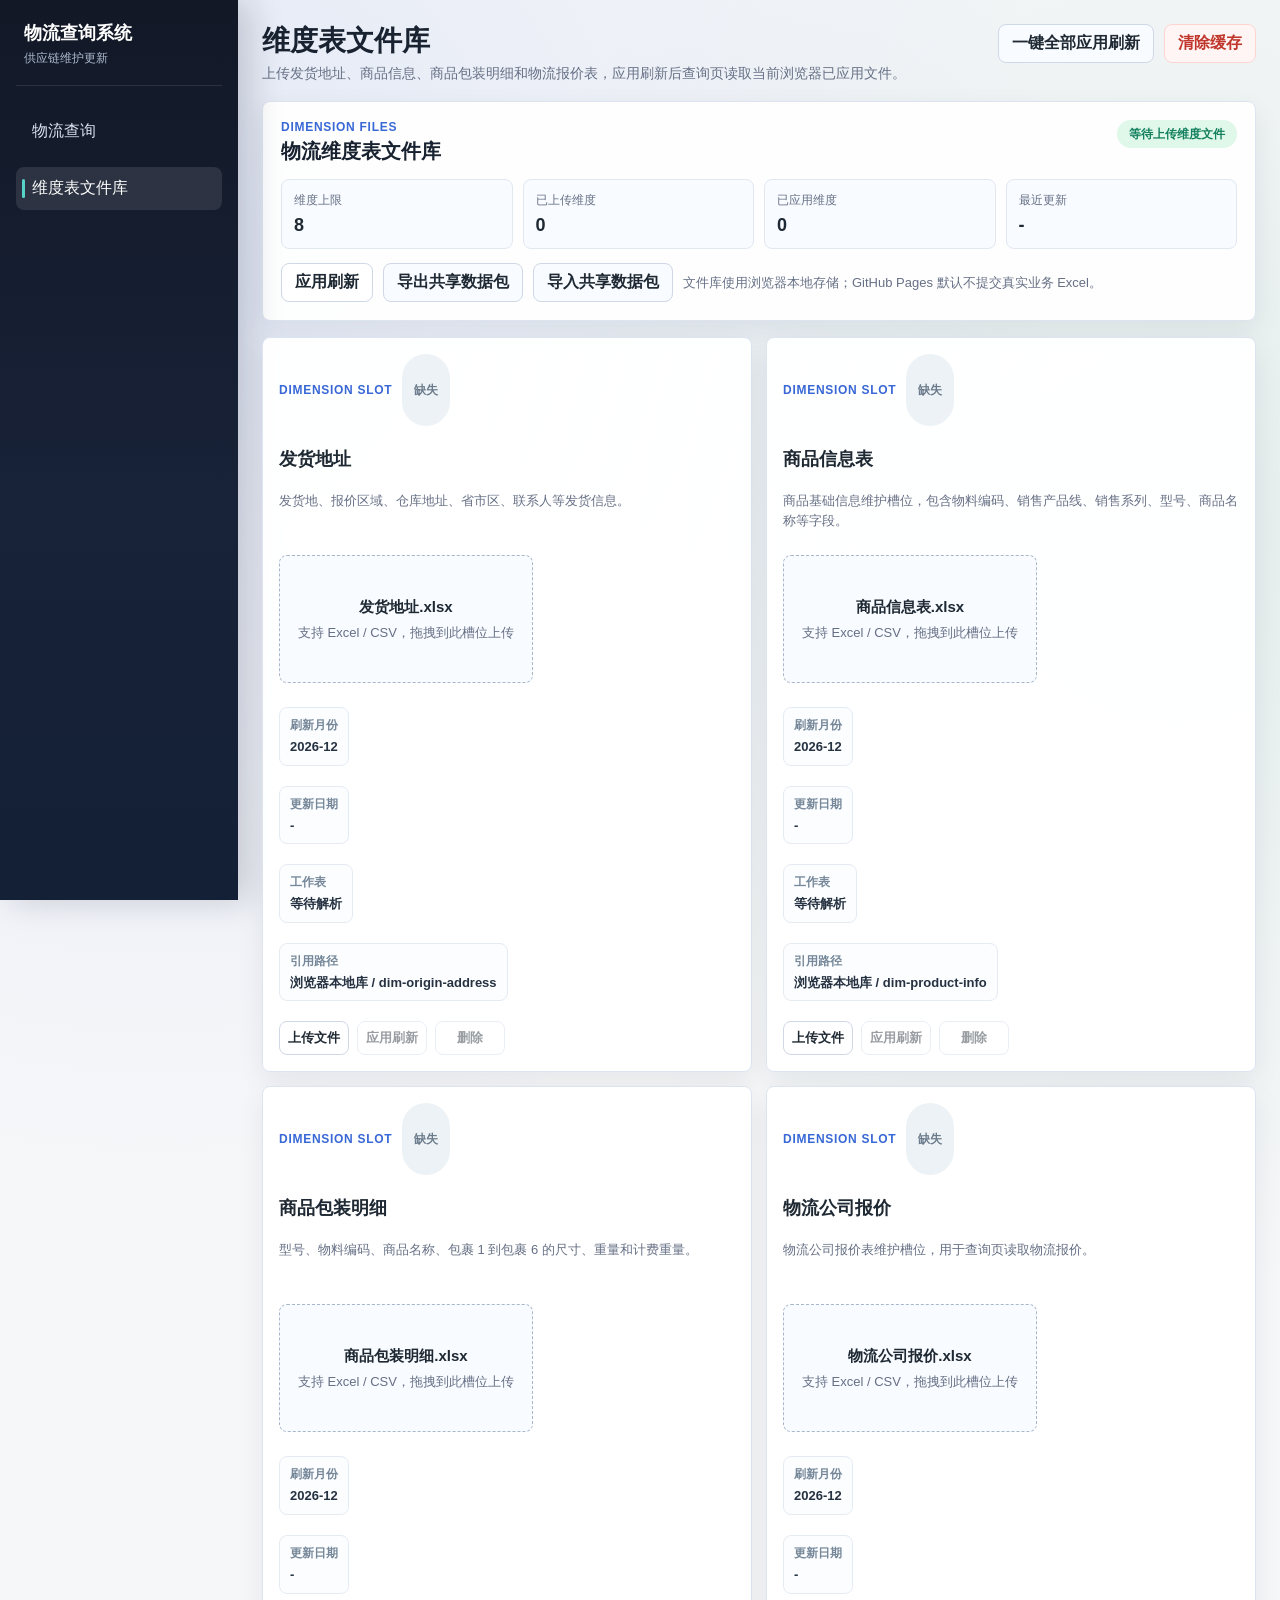
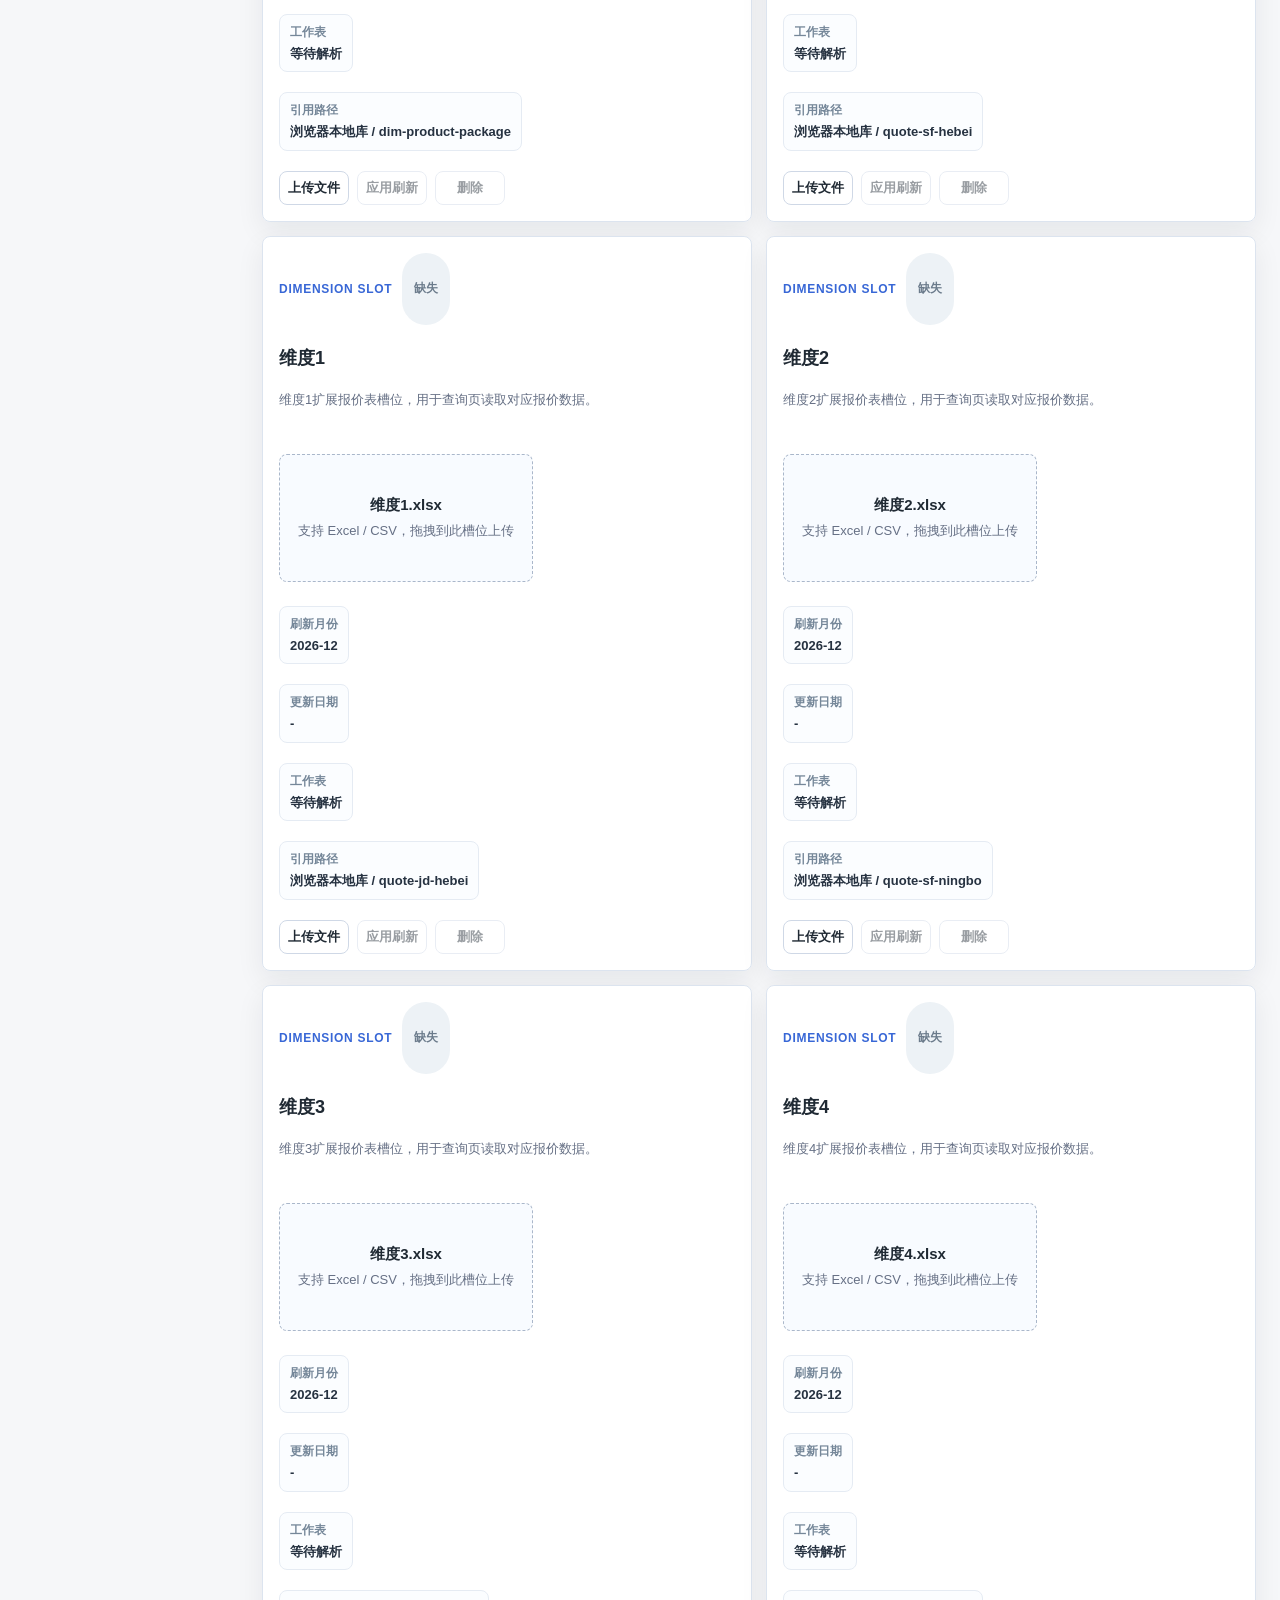
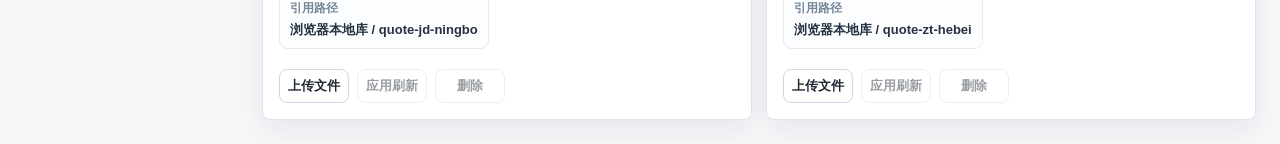
==== dimension-library.html @ 59b1fc1e "Add elevator option to logistics query" ====
<!doctype html>
<html lang="zh-CN">
<head>
  <meta charset="utf-8">
  <meta name="viewport" content="width=device-width, initial-scale=1">
  <title>维度表文件库 - 物流查询系统</title>
  <link rel="stylesheet" href="styles.css?v=20260659">
</head>
<body class="file-library-page" data-library-type="dimension">
  <div class="app-shell">
    <aside class="sidebar">
      <div class="brand">
        <strong>物流查询系统</strong>
        <span>供应链维护更新</span>
      </div>
      <nav class="nav">
        <a href="index.html?v=20260643">物流查询</a>
        <a class="active" href="dimension-library.html?v=20260644">维度表文件库</a>
      </nav>
    </aside>

    <main class="content">
      <header class="topbar">
        <div>
          <h1>维度表文件库</h1>
          <p>上传发货地址、商品信息、商品包装明细和物流报价表，应用刷新后查询页读取当前浏览器已应用文件。</p>
        </div>
        <div class="topbar-actions">
          <button id="applyAllBtn" class="secondary" type="button">一键全部应用刷新</button>
          <button id="clearCacheBtn" class="danger" type="button">清除缓存</button>
        </div>
      </header>

      <section class="library-summary">
        <div class="summary-head">
          <div>
            <span id="libraryEyebrow" class="summary-eyebrow">DIMENSION FILES</span>
            <h2 id="libraryTitle">物流维度表文件库</h2>
          </div>
          <span id="savedBadge" class="saved-badge">维度文件已保存</span>
        </div>
        <div class="summary-metrics">
          <div>
            <span>维度上限</span>
            <strong id="slotLimit">0</strong>
          </div>
          <div>
            <span>已上传维度</span>
            <strong id="uploadedCount">0</strong>
          </div>
          <div>
            <span>已应用维度</span>
            <strong id="appliedCount">0</strong>
          </div>
          <div>
            <span>最近更新</span>
            <strong id="latestUpdate">-</strong>
          </div>
        </div>
        <div class="toolbar">
          <button id="refreshBtn" type="button">应用刷新</button>
          <button id="downloadSharedBtn" class="secondary" type="button">导出共享数据包</button>
          <button id="importSharedBtn" class="secondary" type="button">导入共享数据包</button>
          <input id="importSharedInput" class="hidden-file-input" type="file" accept=".json">
          <span class="muted" id="sharedStatus">正在同步共享文件库...</span>
        </div>
      </section>

      <section id="libraryGrid" class="library-grid"></section>
    </main>
  </div>

  <script src="vendor/xlsx.full.min.js?v=20260641"></script>
  <script src="shared-library.js?v=20260623"></script>
  <script src="dimension-library.js?v=20260644"></script>
</body>
</html>
---- styles.css ----
:root {
  --bg: #f6f7f9;
  --panel: #ffffff;
  --text: #1f2933;
  --muted: #667085;
  --line: #d8dee8;
  --primary: #2563eb;
  --primary-dark: #1d4ed8;
  --success: #14805e;
  --warning: #b45309;
  --danger: #b42318;
}

* {
  box-sizing: border-box;
}

body {
  margin: 0;
  background: var(--bg);
  color: var(--text);
  font-family: "Microsoft YaHei", "PingFang SC", Arial, sans-serif;
  letter-spacing: 0;
}

button,
input,
select {
  font: inherit;
}

.app-shell {
  display: grid;
  grid-template-columns: 232px minmax(0, 1fr);
  min-height: 100vh;
}

.sidebar {
  background: #101828;
  color: #fff;
  padding: 20px 16px;
}

.brand {
  display: flex;
  align-items: center;
  gap: 12px;
  margin-bottom: 28px;
}

.brand-mark {
  display: grid;
  place-items: center;
  width: 36px;
  height: 36px;
  border-radius: 8px;
  background: #2563eb;
  font-weight: 700;
}

.brand strong,
.brand small {
  display: block;
}

.brand small {
  margin-top: 2px;
  color: #b6c2d4;
  font-size: 12px;
}

.nav {
  display: grid;
  gap: 8px;
}

.nav a {
  color: #d9e2f2;
  text-decoration: none;
  padding: 10px 12px;
  border-radius: 8px;
}

.nav a:hover,
.nav a.active {
  background: #1d2939;
  color: #fff;
}

.main {
  padding: 24px;
  min-width: 0;
}

.page-header {
  display: flex;
  align-items: flex-start;
  justify-content: space-between;
  gap: 16px;
  margin-bottom: 18px;
}

.page-header h1 {
  margin: 0;
  font-size: 26px;
  line-height: 1.25;
}

.page-header p,
.panel-header p {
  margin: 6px 0 0;
  color: var(--muted);
}

.library-progress {
  display: grid;
  gap: 7px;
  max-width: 680px;
  margin-top: 10px;
  color: var(--muted);
  font-size: 13px;
}

.library-progress-head {
  display: flex;
  align-items: center;
  justify-content: space-between;
  gap: 12px;
}

.library-progress-head span {
  color: #475467;
  font-weight: 800;
}

.library-progress-head strong {
  color: var(--muted);
  font-weight: 600;
  text-align: right;
}

.library-progress-track {
  height: 7px;
  overflow: hidden;
  border-radius: 999px;
  background: #e5ebf3;
}

.library-progress-bar {
  height: 100%;
  border-radius: inherit;
  background: var(--primary);
  transition: width .2s ease, background .2s ease;
}

.library-progress[data-status="done"] .library-progress-bar {
  background: #14805e;
}

.library-progress[data-status="warning"] .library-progress-bar {
  background: #c77700;
}

.library-progress[data-status="error"] .library-progress-bar {
  background: #c0362c;
}

.header-actions {
  display: flex;
  gap: 10px;
  flex-wrap: wrap;
  justify-content: flex-end;
}

.button {
  display: inline-flex;
  align-items: center;
  justify-content: center;
  min-height: 36px;
  padding: 8px 14px;
  border: 1px solid var(--line);
  border-radius: 8px;
  background: #fff;
  color: var(--text);
  text-decoration: none;
  cursor: pointer;
  white-space: nowrap;
}

.button:hover {
  border-color: #9aa8bd;
}

.button.primary {
  border-color: var(--primary);
  background: var(--primary);
  color: #fff;
}

.button.primary:hover {
  background: var(--primary-dark);
}

.button.ghost {
  background: transparent;
}

.button:disabled {
  cursor: not-allowed;
  opacity: 0.5;
}

.toolbar,
.panel,
.notice {
  background: transparent;
  border: 0;
}

.toolbar {
  display: grid;
  gap: 12px;
  align-items: end;
  padding: 12px 0;
  margin-bottom: 16px;
  border-bottom: 1px solid var(--line);
}

.address-toolbar {
  grid-template-columns:
    minmax(130px, 160px)
    minmax(130px, 160px)
    minmax(150px, 180px)
    minmax(260px, 1fr);
}

.origin-toolbar {
  grid-template-columns: minmax(180px, 240px) minmax(180px, 240px) 1fr;
  margin-bottom: 0;
}

.address-recognizer {
  grid-template-columns: minmax(320px, 1fr) auto;
  margin-bottom: 0;
}

.address-detail {
  min-width: 260px;
}

.material-toolbar {
  grid-template-columns: 86px minmax(140px, 1.05fr) minmax(120px, .9fr) minmax(130px, .95fr) minmax(130px, .95fr) minmax(130px, .95fr) 104px auto minmax(180px, 220px);
}

.toolbar-title {
  align-self: center;
  color: #111827;
  font-weight: 800;
  white-space: nowrap;
}

.field {
  display: grid;
  gap: 6px;
  min-width: 0;
}

.field span {
  color: var(--muted);
  font-size: 13px;
}

.field input,
.field select {
  width: 100%;
  height: 36px;
  border: 1px solid var(--line);
  border-radius: 8px;
  padding: 0 10px;
  background: #fff;
  color: var(--text);
}

.query-progress {
  display: grid;
  gap: 6px;
  align-self: end;
  min-width: 180px;
  color: var(--muted);
  font-size: 12px;
}

.query-progress[hidden] {
  display: none;
}

.query-actions {
  display: flex;
  gap: 8px;
  align-items: end;
  justify-content: flex-start;
  white-space: nowrap;
}

.query-progress-track {
  height: 6px;
  overflow: hidden;
  border-radius: 999px;
  background: #e5ebf3;
}

.query-progress-bar {
  height: 100%;
  border-radius: inherit;
  background: var(--primary);
  transition: width .18s ease, background .18s ease;
}

.query-progress[data-status="done"] .query-progress-bar {
  background: #14805e;
}

.query-progress[data-status="warning"] .query-progress-bar {
  background: #c77700;
}

.query-progress[data-status="error"] .query-progress-bar {
  background: #c0362c;
}

.panel {
  margin-bottom: 18px;
  overflow: visible;
}

.panel-header {
  display: flex;
  justify-content: space-between;
  align-items: flex-start;
  gap: 16px;
  padding: 0 0 10px;
  border-bottom: 1px solid var(--line);
  margin-bottom: 10px;
}

.panel-header h2 {
  margin: 0;
  font-size: 18px;
}

.table-wrap {
  overflow-x: auto;
}

.result-table-wrap {
  max-height: 2200px;
  overflow: auto;
  border-bottom: 1px solid var(--line);
}

.result-table-wrap thead th {
  position: sticky;
  top: 0;
  z-index: 2;
}

table {
  width: 100%;
  min-width: 1560px;
  border-collapse: collapse;
  background: #fff;
}

th,
td {
  border: 1px solid var(--line);
  padding: 9px 10px;
  text-align: center;
  vertical-align: middle;
  font-size: 14px;
}

th {
  background: #f1f5f9;
  font-weight: 700;
}

.calculation-box {
  display: grid;
  gap: 8px;
  padding: 8px 10px;
  border-left: 3px solid var(--primary);
}

.calculation-label {
  color: #475467;
  font-size: 13px;
  font-weight: 800;
}

.calculation-list {
  display: grid;
  gap: 8px;
  max-height: 360px;
  overflow-y: auto;
  padding-right: 4px;
}

.calculation-item {
  display: grid;
  gap: 6px;
  padding: 8px 10px;
  border: 1px solid #dce4ef;
  border-radius: 8px;
  background: #fff;
}

.calculation-item.is-best {
  border-color: rgba(37, 99, 235, .36);
  background: #f8fbff;
}

.calculation-title {
  display: flex;
  align-items: center;
  justify-content: space-between;
  gap: 12px;
  color: #111827;
}

.calculation-title span {
  color: var(--primary);
  font-weight: 800;
  white-space: nowrap;
}

.calculation-grid {
  display: grid;
  grid-template-columns: repeat(2, minmax(0, 1fr));
  gap: 5px 10px;
  color: #475467;
  font-size: 12px;
}

.calculation-steps {
  display: flex;
  flex-wrap: wrap;
  gap: 6px;
  color: #344054;
  font-size: 12px;
}

.calculation-steps span,
.calculation-steps strong {
  padding: 3px 6px;
  border: 1px solid #e5ebf3;
  border-radius: 6px;
  background: #fff;
}

.calculation-empty {
  padding: 12px 14px;
  color: var(--muted);
  font-size: 13px;
}

.calculation-detail-panel {
  margin-top: 14px;
  border: 1px solid var(--line);
  background: #fbfdff;
}

.calculation-detail-head {
  display: flex;
  align-items: flex-start;
  justify-content: space-between;
  gap: 14px;
  padding: 12px 14px;
  border-bottom: 1px solid var(--line);
}

.calculation-detail-head h3 {
  margin: 0;
  font-size: 16px;
}

.calculation-detail-head p {
  margin: 4px 0 0;
  color: var(--muted);
  font-size: 13px;
}

.detail-selector {
  display: grid;
  gap: 6px;
  min-width: 260px;
}

.detail-selector span {
  color: var(--muted);
  font-size: 13px;
}

.detail-selector select {
  width: 100%;
  height: 36px;
  border: 1px solid var(--line);
  border-radius: 8px;
  padding: 0 10px;
  background: #fff;
}

.calculation-detail-body {
  max-height: 460px;
  overflow-y: auto;
  padding: 12px 14px;
}

.empty {
  color: var(--muted);
  height: 72px;
}

.drop-zone {
  display: grid;
  place-items: center;
  gap: 6px;
  min-height: 132px;
  margin: 0;
  padding: 20px;
  border: 2px dashed #aab7ca;
  background: #f8fafc;
  color: var(--muted);
  cursor: pointer;
  text-align: center;
}

.drop-zone strong {
  color: var(--text);
}

.drop-zone.dragging {
  border-color: var(--primary);
  background: #eff6ff;
}

.notice {
  padding: 0 0 14px;
  margin-bottom: 16px;
  color: #334155;
  border-bottom: 1px solid var(--line);
}

.slot-grid,
.library-grid {
  display: grid;
  grid-template-columns: 1fr;
  gap: 0;
  border-top: 1px solid var(--line);
  background: #fff;
}

.slot-card,
.library-card {
  position: relative;
  min-height: 0;
  background: #fff;
  border: 0;
  border-bottom: 1px solid var(--line);
  padding: 14px 0;
  box-shadow: none;
  transition: background .16s ease;
}

.library-card.is-drag-over {
  background: #eff6ff;
}

.library-card.is-drag-over::after {
  content: "松开上传文件";
  position: absolute;
  inset: 0;
  display: grid;
  place-items: center;
  border: 2px dashed rgba(10, 132, 255, .72);
  background: rgba(255, 255, 255, .86);
  color: #075fba;
  font-size: 18px;
  font-weight: 900;
  pointer-events: none;
}

.slot-title,
.slot-head {
  display: flex;
  justify-content: space-between;
  gap: 12px;
  align-items: center;
  margin-bottom: 8px;
}

.library-card.file-slot {
  display: grid;
  grid-template-columns: 110px 150px minmax(150px, 1fr) 160px 150px 120px 220px;
  gap: 12px;
  align-items: start;
}

.slot-title h2 {
  margin: 0;
  font-size: 17px;
}

.slot-card p,
.slot-description {
  min-height: 0;
  margin: 0;
  color: var(--muted);
  font-size: 13px;
  line-height: 1.5;
}

.slot-kicker {
  display: block;
  color: #2d6df6;
  font-size: 12px;
  font-weight: 800;
  letter-spacing: .02em;
}

.library-card h2 {
  margin: 0;
  font-size: 18px;
}

.library-card h3 {
  margin: 0 0 6px;
  min-height: 44px;
  font-size: 16px;
  line-height: 1.35;
}

.file-kind {
  margin: 0 0 12px;
  color: #6d7e8f;
  font-size: 13px;
}

.slot-meta {
  display: grid;
  gap: 6px;
  margin: 12px 0;
  color: #475467;
  font-size: 13px;
}

.badge {
  display: inline-flex;
  align-items: center;
  justify-content: center;
  min-height: 24px;
  padding: 3px 8px;
  border-radius: 999px;
  font-size: 12px;
  background: #eef2f7;
  color: #344054;
  white-space: nowrap;
}

.badge.applied,
.slot-state.applied {
  background: #dcfae6;
  color: var(--success);
}

.badge.pending,
.slot-state.pending {
  background: #fef0c7;
  color: var(--warning);
}

.badge.missing,
.slot-state.empty,
.slot-state.missing {
  background: #edf2f6;
  color: #6b7b8b;
}

.badge.missing {
  background: #fee4e2;
  color: var(--danger);
}

.slot-state {
  display: inline-flex;
  align-items: center;
  min-height: 28px;
  border-radius: 999px;
  padding: 0 12px;
  background: #d9f5e4;
  color: #116b38;
  font-size: 12px;
  font-weight: 800;
  white-space: nowrap;
}

.slot-actions {
  display: flex;
  flex-wrap: wrap;
  gap: 8px;
}

.card-actions {
  display: flex;
  flex-wrap: wrap;
  gap: 8px;
  margin-top: 0;
}

.card-actions button {
  min-width: 0;
  padding: 0 8px;
}

.slot-drop {
  display: grid;
  place-items: center;
  min-height: 72px;
  margin: 0;
  border: 1px dashed #aab7ca;
  background: #f8fafc;
  color: var(--muted);
  cursor: pointer;
  text-align: center;
}

.slot-info {
  min-height: 0;
  margin-bottom: 0;
  padding: 0;
  background: transparent;
}

.slot-info span {
  display: block;
  color: #758799;
  font-weight: 700;
  font-size: 12px;
}

.slot-info strong {
  display: block;
  margin-top: 6px;
  overflow-wrap: anywhere;
  font-size: 14px;
  line-height: 1.4;
}

.slot-file-input {
  position: absolute;
  width: 1px;
  height: 1px;
  opacity: 0;
  pointer-events: none;
}

.slot-drop.dragging {
  border-color: var(--primary);
  background: #eff6ff;
}

.toast {
  position: fixed;
  right: 18px;
  bottom: 18px;
  z-index: 20;
  max-width: 360px;
  padding: 12px 14px;
  border-radius: 8px;
  background: #101828;
  color: #fff;
  box-shadow: 0 10px 30px rgba(15, 23, 42, 0.08);
}

@media (max-width: 980px) {
  .app-shell {
    grid-template-columns: 1fr;
  }

  .sidebar {
    position: static;
  }

  .toolbar {
    grid-template-columns: 1fr 1fr;
  }

  .address-toolbar,
  .address-recognizer,
  .origin-toolbar,
  .material-toolbar {
    grid-template-columns: 1fr 1fr;
  }

  .toolbar-title {
    grid-column: 1 / -1;
  }

  .library-card.file-slot {
    grid-template-columns: 1fr 1fr;
  }

  .calculation-grid {
    grid-template-columns: 1fr 1fr;
  }
}

@media (max-width: 640px) {
  .main {
    padding: 16px;
  }

  .page-header,
  .panel-header {
    display: grid;
  }

  .toolbar,
  .address-toolbar,
  .address-recognizer,
  .origin-toolbar,
  .material-toolbar,
  .slot-grid,
  .library-grid,
  .library-card.file-slot {
    grid-template-columns: 1fr;
  }

  .address-detail {
    min-width: 0;
  }

  .calculation-title {
    align-items: flex-start;
    flex-direction: column;
  }

  .calculation-grid {
    grid-template-columns: 1fr;
  }

  .calculation-detail-head {
    display: grid;
  }

  .detail-selector {
    min-width: 0;
  }
}

body.file-library-page {
  --panel-2: #f8fbff;
  --ink: #1f2933;
  --teal: #0e7c86;
  --green: #14805e;
  --amber: #b56a05;
  --red: #c0362c;
  --indigo: #3867d6;
  --soft-blue: #eef5ff;
  --soft-green: #ecfdf3;
  --soft-orange: #fff7ed;
  --shadow: 0 18px 48px rgba(15, 23, 42, .09);
  --shadow-soft: 0 10px 28px rgba(15, 23, 42, .07);
  background:
    radial-gradient(circle at 12% 8%, rgba(56, 103, 214, .10), transparent 28%),
    radial-gradient(circle at 92% 16%, rgba(20, 128, 94, .08), transparent 25%),
    #f6f7f9;
  color: var(--ink);
}

.file-library-page .app-shell {
  grid-template-columns: 238px minmax(0, 1fr);
}

.file-library-page .sidebar {
  position: sticky;
  top: 0;
  height: 100vh;
  padding: 22px 16px;
  background: linear-gradient(180deg, #121826 0%, #182238 55%, #132035 100%);
  box-shadow: 12px 0 32px rgba(15, 23, 42, .18);
}

.file-library-page .brand {
  display: grid;
  gap: 5px;
  margin-bottom: 24px;
  padding: 0 8px 18px;
  border-bottom: 1px solid rgba(255, 255, 255, .10);
}

.file-library-page .brand strong {
  color: #fff;
  font-size: 18px;
  line-height: 1.25;
}

.file-library-page .brand span {
  color: #aebbd0;
  font-size: 12px;
}

.file-library-page .nav a {
  position: relative;
  display: block;
  margin-bottom: 6px;
  padding: 11px 12px 11px 16px;
  border-radius: 8px;
  color: #d9e2f2;
  text-decoration: none;
  transition: background .16s ease, color .16s ease;
}

.file-library-page .nav a.active,
.file-library-page .nav a:hover {
  background: rgba(255, 255, 255, .10);
  color: #fff;
}

.file-library-page .nav a.active::before {
  content: "";
  position: absolute;
  left: 6px;
  top: 12px;
  bottom: 12px;
  width: 3px;
  border-radius: 99px;
  background: #57d4c8;
}

.file-library-page .content {
  min-width: 0;
  padding: 24px;
}

.file-library-page .topbar {
  display: flex;
  align-items: flex-start;
  justify-content: space-between;
  gap: 18px;
  margin-bottom: 18px;
}

.file-library-page .topbar h1 {
  margin: 0;
  color: #182230;
  font-size: 28px;
  line-height: 1.22;
}

.file-library-page .topbar p {
  margin: 7px 0 0;
  color: #667085;
  font-size: 14px;
}

.file-library-page .topbar-actions {
  display: flex;
  flex-wrap: wrap;
  gap: 10px;
  justify-content: flex-end;
}

.file-library-page button {
  display: inline-flex;
  align-items: center;
  justify-content: center;
  min-height: 36px;
  padding: 8px 13px;
  border: 1px solid #cfd8e6;
  border-radius: 8px;
  background: #fff;
  color: #1f2933;
  cursor: pointer;
  font-weight: 700;
  white-space: nowrap;
  transition: transform .14s ease, box-shadow .14s ease, border-color .14s ease;
}

.file-library-page button:hover:not(:disabled) {
  border-color: #9fb0c6;
  box-shadow: 0 8px 22px rgba(15, 23, 42, .08);
  transform: translateY(-1px);
}

.file-library-page button:disabled {
  cursor: not-allowed;
  opacity: .45;
}

.file-library-page button.secondary {
  background: #f8fbff;
}

.file-library-page button.danger {
  border-color: #ffd5d2;
  background: #fff5f4;
  color: var(--red);
}

.file-library-page .library-summary {
  margin-bottom: 16px;
  padding: 18px;
  border: 1px solid #dce4ef;
  border-radius: 8px;
  background: rgba(255, 255, 255, .94);
  box-shadow: var(--shadow-soft);
}

.file-library-page .summary-head {
  display: flex;
  align-items: flex-start;
  justify-content: space-between;
  gap: 14px;
  margin-bottom: 14px;
}

.file-library-page .summary-eyebrow,
.file-library-page .slot-kicker {
  display: block;
  color: var(--indigo);
  font-size: 12px;
  font-weight: 900;
  letter-spacing: .06em;
}

.file-library-page .summary-head h2 {
  margin: 4px 0 0;
  color: #182230;
  font-size: 20px;
}

.file-library-page .saved-badge,
.file-library-page .slot-state {
  display: inline-flex;
  align-items: center;
  min-height: 28px;
  padding: 0 12px;
  border-radius: 999px;
  background: #dff8ea;
  color: var(--green);
  font-size: 12px;
  font-weight: 900;
  white-space: nowrap;
}

.file-library-page .saved-badge.pending,
.file-library-page .slot-state.pending {
  background: #fff2cc;
  color: var(--amber);
}

.file-library-page .slot-state.empty {
  background: #edf2f6;
  color: #6b7b8b;
}

.file-library-page .summary-metrics {
  display: grid;
  grid-template-columns: repeat(4, minmax(0, 1fr));
  gap: 10px;
  margin-bottom: 14px;
}

.file-library-page .summary-metrics div {
  min-width: 0;
  padding: 12px;
  border: 1px solid #e2e8f0;
  border-radius: 8px;
  background: #f8fbff;
}

.file-library-page .summary-metrics span {
  display: block;
  color: #667085;
  font-size: 12px;
}

.file-library-page .summary-metrics strong {
  display: block;
  margin-top: 6px;
  color: #1f2933;
  font-size: 18px;
}

.file-library-page .library-summary .toolbar {
  display: flex;
  align-items: center;
  gap: 10px;
  margin: 0;
  padding: 0;
  border: 0;
  background: transparent;
}

.file-library-page .muted {
  color: #667085;
  font-size: 13px;
}

.file-library-page .hidden-file-input,
.file-library-page .slot-file-input {
  position: absolute;
  width: 1px;
  height: 1px;
  opacity: 0;
  pointer-events: none;
}

.file-library-page .library-grid {
  display: grid;
  grid-template-columns: repeat(4, minmax(240px, 1fr));
  gap: 14px;
  border: 0;
  background: transparent;
}

.file-library-page .library-card {
  position: relative;
  display: flex;
  flex-direction: column;
  min-height: 286px;
  padding: 16px;
  border: 1px solid #dce4ef;
  border-radius: 8px;
  background: rgba(255, 255, 255, .96);
  box-shadow: var(--shadow-soft);
  transition: transform .16s ease, box-shadow .16s ease, border-color .16s ease, background .16s ease;
}

.file-library-page .library-card:hover {
  border-color: #c1d1e6;
  box-shadow: var(--shadow);
  transform: translateY(-1px);
}

.file-library-page .library-card.is-drag-over {
  border-color: #62b7ff;
  background: linear-gradient(180deg, #f8fcff 0%, #eef7ff 100%);
  box-shadow: 0 20px 46px rgba(10, 132, 255, .18);
  transform: translateY(-2px);
}

.file-library-page .library-card.is-drag-over::after {
  content: "松开上传文件";
  position: absolute;
  inset: 10px;
  z-index: 2;
  display: grid;
  place-items: center;
  border: 2px dashed rgba(10, 132, 255, .72);
  border-radius: 8px;
  background: rgba(255, 255, 255, .88);
  color: #075fba;
  font-size: 18px;
  font-weight: 900;
  pointer-events: none;
}

.file-library-page .slot-head {
  display: flex;
  justify-content: space-between;
  gap: 10px;
  align-items: center;
  margin-bottom: 10px;
}

.file-library-page .library-card h2 {
  margin: 0;
  color: #1f2933;
  font-size: 18px;
  line-height: 1.28;
}

.file-library-page .slot-description {
  min-height: 40px;
  margin: 8px 0 12px;
  color: #667085;
  font-size: 13px;
  line-height: 1.5;
}

.file-library-page .drop-zone {
  display: grid;
  align-content: center;
  gap: 7px;
  min-height: 128px;
  margin: 0 0 12px;
  padding: 18px;
  border: 1px dashed #aab7ca;
  border-radius: 8px;
  background: #f8fbff;
  color: #667085;
  cursor: pointer;
  text-align: center;
}

.file-library-page .drop-zone strong {
  color: #1f2933;
  overflow-wrap: anywhere;
  font-size: 15px;
  line-height: 1.35;
}

.file-library-page .drop-zone span {
  font-size: 13px;
}

.file-library-page .slot-info,
.file-library-page .path-info,
.file-library-page .parse-info {
  margin-bottom: 8px;
  padding: 9px 10px;
  border: 1px solid #e5ebf3;
  border-radius: 8px;
  background: #fbfdff;
}

.file-library-page .slot-info span,
.file-library-page .path-info span,
.file-library-page .parse-info span {
  display: block;
  color: #758799;
  font-size: 12px;
  font-weight: 800;
}

.file-library-page .slot-info strong,
.file-library-page .path-info strong,
.file-library-page .parse-info strong {
  display: block;
  margin-top: 4px;
  color: #263241;
  overflow-wrap: anywhere;
  font-size: 13px;
  line-height: 1.35;
}

.file-library-page .path-info small,
.file-library-page .parse-info small {
  display: block;
  margin-top: 4px;
  color: #667085;
  overflow-wrap: anywhere;
  font-size: 12px;
  line-height: 1.35;
}

.file-library-page .card-actions {
  display: grid;
  grid-template-columns: repeat(4, minmax(0, 1fr));
  gap: 8px;
  margin-top: auto;
}

.file-library-page .card-actions button {
  min-width: 0;
  min-height: 34px;
  padding: 7px 8px;
  font-size: 13px;
}

@media (min-width: 981px) and (max-width: 1320px) {
  .file-library-page .library-grid {
    grid-template-columns: repeat(2, minmax(240px, 1fr));
  }
}

@media (max-width: 980px) {
  .file-library-page .app-shell {
    grid-template-columns: 1fr;
  }

  .file-library-page .sidebar {
    position: static;
    height: auto;
  }

  .file-library-page .topbar,
  .file-library-page .summary-head {
    display: grid;
  }

  .file-library-page .library-grid,
  .file-library-page .summary-metrics {
    grid-template-columns: 1fr;
  }

  .file-library-page .library-summary .toolbar {
    align-items: stretch;
    flex-direction: column;
  }
}

@media (max-width: 640px) {
  .file-library-page .content {
    padding: 16px;
  }

  .file-library-page .topbar-actions,
  .file-library-page .card-actions {
    grid-template-columns: 1fr;
  }

  .file-library-page .topbar-actions {
    display: grid;
  }
}
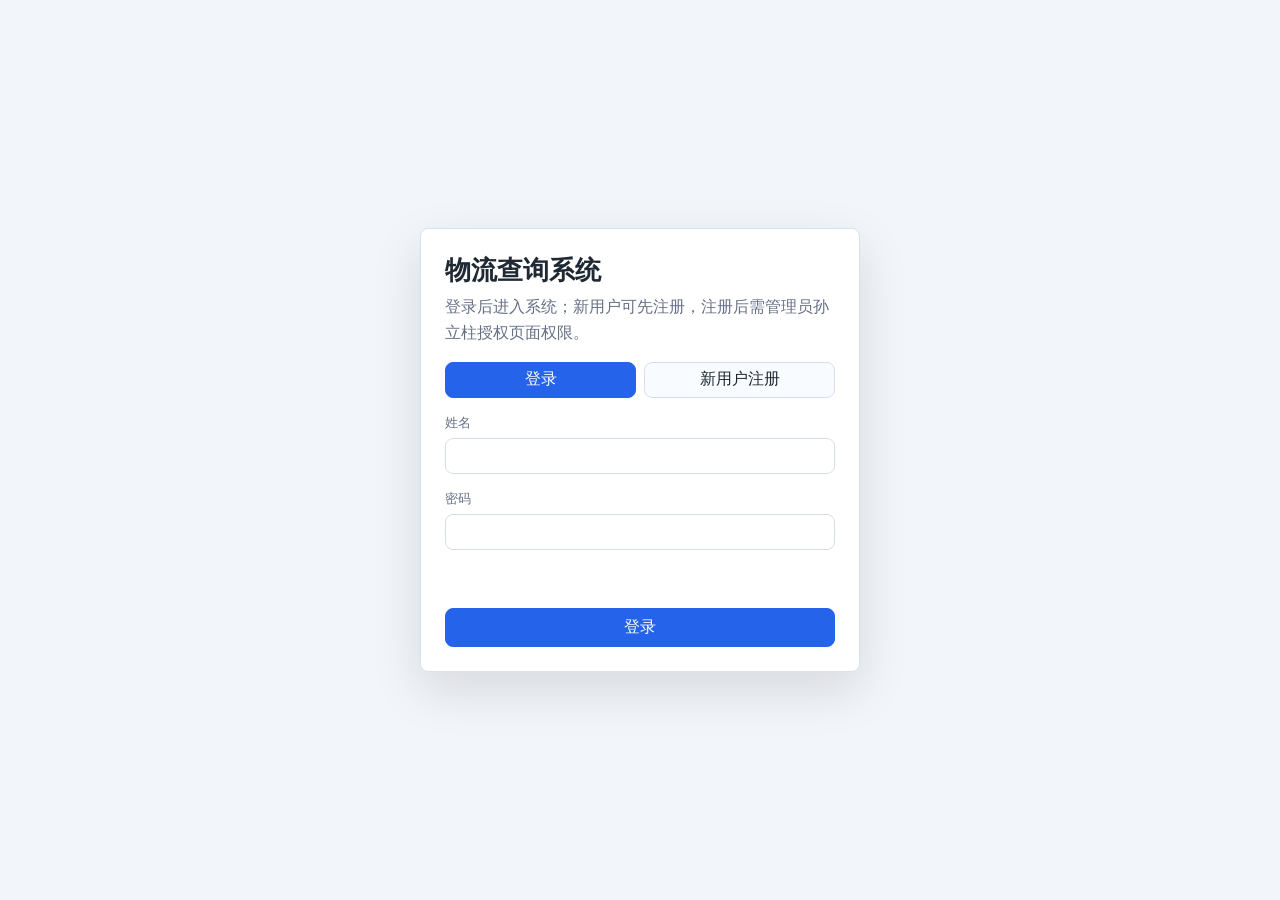
==== commit a4335057: "增加物流查询权限管理和用户注册" ====
--- a/dimension-library.html
+++ b/dimension-library.html
@@ -4,7 +4,7 @@
   <meta charset="utf-8">
   <meta name="viewport" content="width=device-width, initial-scale=1">
   <title>维度表文件库 - 物流查询系统</title>
-  <link rel="stylesheet" href="styles.css?v=20260659">
+  <link rel="stylesheet" href="styles.css?v=20260687">
 </head>
 <body class="file-library-page" data-library-type="dimension">
   <div class="app-shell">
@@ -14,8 +14,9 @@
         <span>供应链维护更新</span>
       </div>
       <nav class="nav">
-        <a href="index.html?v=20260643">物流查询</a>
-        <a class="active" href="dimension-library.html?v=20260644">维度表文件库</a>
+        <a href="index.html?v=20260687">物流查询</a>
+        <a class="active" href="dimension-library.html?v=20260687">维度表库</a>
+        <a href="permission-management.html?v=20260687">权限管理</a>
       </nav>
     </aside>
 
@@ -71,7 +72,8 @@
   </div>
 
   <script src="vendor/xlsx.full.min.js?v=20260641"></script>
+  <script src="auth.js?v=20260687"></script>
   <script src="shared-library.js?v=20260623"></script>
-  <script src="dimension-library.js?v=20260644"></script>
+  <script src="dimension-library.js?v=20260687"></script>
 </body>
 </html>
--- a/styles.css
+++ b/styles.css
@@ -217,6 +217,28 @@
   border: 0;
 }
 
+.query-block {
+  position: relative;
+  margin: 0 0 18px;
+  padding: 14px 16px 16px;
+  border: 1px solid #d8e0ea;
+  border-left: 4px solid var(--primary);
+  border-radius: 8px;
+  background: #fbfdff;
+  box-shadow: 0 1px 0 rgba(15, 23, 42, .03);
+}
+
+.query-block::before {
+  content: attr(data-block-title);
+  display: block;
+  grid-column: 1 / -1;
+  margin-bottom: 10px;
+  color: #111827;
+  font-size: 15px;
+  font-weight: 800;
+  line-height: 1.2;
+}
+
 .toolbar {
   display: grid;
   gap: 12px;
@@ -224,6 +246,36 @@
   padding: 12px 0;
   margin-bottom: 16px;
   border-bottom: 1px solid var(--line);
+}
+
+.toolbar.query-block {
+  padding: 14px 16px 16px;
+}
+
+.query-block > .toolbar {
+  padding: 0;
+  margin: 0;
+  border-bottom: 0;
+}
+
+.query-block > .toolbar + .toolbar {
+  margin-top: 12px;
+  padding-top: 12px;
+  border-top: 1px dashed #d8e0ea;
+}
+
+.panel.query-block {
+  background: #fbfdff;
+  border: 1px solid #d8e0ea;
+  border-left: 4px solid var(--primary);
+}
+
+.panel.query-block > .panel-header {
+  padding-top: 0;
+}
+
+.panel.query-block > .panel-header h2 {
+  display: none;
 }
 
 .address-toolbar {
@@ -235,7 +287,7 @@
 }
 
 .origin-toolbar {
-  grid-template-columns: minmax(180px, 240px) minmax(180px, 240px) 1fr;
+  grid-template-columns: minmax(180px, 240px) minmax(180px, 240px) minmax(180px, 240px) 1fr;
   margin-bottom: 0;
 }
 
@@ -250,6 +302,14 @@
 
 .material-toolbar {
   grid-template-columns: 86px minmax(140px, 1.05fr) minmax(120px, .9fr) minmax(130px, .95fr) minmax(130px, .95fr) minmax(130px, .95fr) 104px auto minmax(180px, 220px);
+}
+
+.material-toolbar.query-block {
+  grid-template-columns: minmax(140px, 1.05fr) minmax(120px, .9fr) minmax(130px, .95fr) minmax(130px, .95fr) minmax(130px, .95fr) 104px auto minmax(180px, 220px);
+}
+
+.material-toolbar.query-block .toolbar-title {
+  display: none;
 }
 
 .toolbar-title {
@@ -265,6 +325,10 @@
   min-width: 0;
 }
 
+.product-search-field {
+  position: relative;
+}
+
 .field span {
   color: var(--muted);
   font-size: 13px;
@@ -279,6 +343,62 @@
   padding: 0 10px;
   background: #fff;
   color: var(--text);
+}
+
+.product-suggestions {
+  position: absolute;
+  z-index: 30;
+  top: calc(100% + 4px);
+  left: 0;
+  right: 0;
+  max-height: 292px;
+  overflow-y: auto;
+  border: 1px solid var(--line);
+  border-radius: 8px;
+  background: #fff;
+  box-shadow: 0 12px 26px rgba(15, 23, 42, .14);
+}
+
+.product-suggestions[hidden] {
+  display: none;
+}
+
+.product-suggestion {
+  display: grid;
+  width: 100%;
+  gap: 2px;
+  padding: 8px 10px;
+  border: 0;
+  border-bottom: 1px solid #eef2f6;
+  background: #fff;
+  color: var(--text);
+  text-align: left;
+  cursor: pointer;
+}
+
+.product-suggestion:last-child {
+  border-bottom: 0;
+}
+
+.product-suggestion strong,
+.product-suggestion span {
+  overflow: hidden;
+  text-overflow: ellipsis;
+  white-space: nowrap;
+}
+
+.product-suggestion strong {
+  font-size: 13px;
+}
+
+.product-suggestion span {
+  color: var(--muted);
+  font-size: 12px;
+}
+
+.product-suggestion:hover,
+.product-suggestion.is-active {
+  background: #eef5ff;
 }
 
 .query-progress {
@@ -362,11 +482,12 @@
   position: sticky;
   top: 0;
   z-index: 2;
+  white-space: nowrap;
 }
 
 table {
   width: 100%;
-  min-width: 1560px;
+  min-width: 1820px;
   border-collapse: collapse;
   background: #fff;
 }
@@ -385,6 +506,16 @@
   font-weight: 700;
 }
 
+.logistics-cost-cell {
+  min-width: 380px;
+  text-align: left;
+  line-height: 1.55;
+}
+
+.logistics-cost-cell div {
+  white-space: nowrap;
+}
+
 .calculation-box {
   display: grid;
   gap: 8px;
@@ -401,9 +532,6 @@
 .calculation-list {
   display: grid;
   gap: 8px;
-  max-height: 360px;
-  overflow-y: auto;
-  padding-right: 4px;
 }
 
 .calculation-item {
@@ -465,9 +593,21 @@
 }
 
 .calculation-detail-panel {
-  margin-top: 14px;
+  margin-top: 0;
   border: 1px solid var(--line);
   background: #fbfdff;
+}
+
+.calculation-detail-panel.query-block {
+  border-left-color: #2f855a;
+}
+
+.calculation-detail-panel.query-block::before {
+  color: #14532d;
+}
+
+.calculation-detail-panel.query-block .calculation-detail-head h3 {
+  display: none;
 }
 
 .calculation-detail-head {
@@ -511,8 +651,6 @@
 }
 
 .calculation-detail-body {
-  max-height: 460px;
-  overflow-y: auto;
   padding: 12px 14px;
 }
 
@@ -782,6 +920,109 @@
   box-shadow: 0 10px 30px rgba(15, 23, 42, 0.08);
 }
 
+.session-panel {
+  display: grid;
+  gap: 4px;
+  margin-top: 24px;
+  padding: 12px;
+  border: 1px solid rgba(255, 255, 255, .10);
+  border-radius: 8px;
+  background: rgba(255, 255, 255, .06);
+  color: #d9e2f2;
+}
+
+.session-panel span,
+.session-panel small {
+  color: #b6c2d4;
+  font-size: 12px;
+}
+
+.session-panel strong {
+  color: #fff;
+  font-size: 15px;
+}
+
+.session-panel button {
+  min-height: 32px;
+  margin-top: 6px;
+  border: 1px solid rgba(255, 255, 255, .16);
+  border-radius: 8px;
+  background: rgba(255, 255, 255, .08);
+  color: #fff;
+  cursor: pointer;
+}
+
+.auth-page {
+  min-height: 100vh;
+  background: #f2f5f9;
+}
+
+.auth-shell {
+  display: grid;
+  min-height: 100vh;
+  place-items: center;
+  padding: 24px;
+}
+
+.auth-panel {
+  display: grid;
+  width: min(440px, 100%);
+  gap: 16px;
+  padding: 24px;
+  border: 1px solid #d8e0ea;
+  border-radius: 8px;
+  background: #fff;
+  box-shadow: 0 18px 50px rgba(15, 23, 42, .12);
+}
+
+.auth-panel h1 {
+  margin: 0;
+  font-size: 26px;
+}
+
+.auth-panel p {
+  margin: 6px 0 0;
+  color: var(--muted);
+  line-height: 1.6;
+}
+
+.auth-tabs {
+  display: grid;
+  grid-template-columns: 1fr 1fr;
+  gap: 8px;
+}
+
+.auth-tabs button {
+  min-height: 36px;
+  border: 1px solid var(--line);
+  border-radius: 8px;
+  background: #f8fbff;
+  color: var(--text);
+  cursor: pointer;
+}
+
+.auth-tabs button.active {
+  border-color: var(--primary);
+  background: var(--primary);
+  color: #fff;
+}
+
+.auth-message {
+  min-height: 20px;
+  color: var(--danger) !important;
+  font-size: 13px;
+}
+
+.auth-actions {
+  display: flex;
+  flex-wrap: wrap;
+  gap: 10px;
+}
+
+.waiting-panel {
+  text-align: left;
+}
+
 @media (max-width: 980px) {
   .app-shell {
     grid-template-columns: 1fr;
@@ -798,7 +1039,8 @@
   .address-toolbar,
   .address-recognizer,
   .origin-toolbar,
-  .material-toolbar {
+  .material-toolbar,
+  .material-toolbar.query-block {
     grid-template-columns: 1fr 1fr;
   }
 
@@ -830,6 +1072,7 @@
   .address-recognizer,
   .origin-toolbar,
   .material-toolbar,
+  .material-toolbar.query-block,
   .slot-grid,
   .library-grid,
   .library-card.file-slot {
@@ -1270,6 +1513,108 @@
   font-size: 13px;
 }
 
+.permission-create-form {
+  display: grid;
+  grid-template-columns: minmax(180px, 240px) minmax(180px, 240px) auto 1fr;
+  gap: 12px;
+  align-items: end;
+}
+
+.permission-table-wrap {
+  overflow-x: auto;
+}
+
+.permission-table-wrap table {
+  width: 100%;
+  min-width: 920px;
+  border-collapse: collapse;
+  background: #fff;
+}
+
+.permission-table-wrap th,
+.permission-table-wrap td {
+  padding: 11px 12px;
+  border: 1px solid #dce4ef;
+  text-align: left;
+  vertical-align: top;
+}
+
+.permission-table-wrap th {
+  background: #eef6ff;
+  color: #1f2933;
+  white-space: nowrap;
+}
+
+.permission-table-wrap td strong,
+.permission-table-wrap td small {
+  display: block;
+}
+
+.permission-table-wrap td small {
+  margin-top: 4px;
+  color: #667085;
+  font-size: 12px;
+}
+
+.permission-checkbox-grid {
+  display: grid;
+  grid-template-columns: repeat(3, minmax(110px, 1fr));
+  gap: 8px;
+}
+
+.permission-checkbox {
+  display: flex;
+  align-items: center;
+  gap: 7px;
+  color: #344054;
+  font-size: 13px;
+  white-space: nowrap;
+}
+
+.permission-checkbox input {
+  width: 15px;
+  height: 15px;
+}
+
+.permission-status {
+  display: inline-flex;
+  align-items: center;
+  min-height: 26px;
+  padding: 0 10px;
+  border-radius: 999px;
+  background: #edf2f6;
+  color: #667085;
+  font-size: 12px;
+  font-weight: 800;
+  white-space: nowrap;
+}
+
+.permission-status.active {
+  background: #dff8ea;
+  color: #14805e;
+}
+
+.permission-status.pending {
+  background: #fff2cc;
+  color: #b45309;
+}
+
+.permission-actions {
+  display: flex;
+  flex-wrap: wrap;
+  gap: 8px;
+}
+
+.permission-actions button {
+  min-height: 32px;
+  padding: 6px 10px;
+  font-size: 13px;
+}
+
+.permission-table-wrap tr.is-dirty {
+  background: #fffbeb;
+}
+
 @media (min-width: 981px) and (max-width: 1320px) {
   .file-library-page .library-grid {
     grid-template-columns: repeat(2, minmax(240px, 1fr));
@@ -1300,6 +1645,11 @@
     align-items: stretch;
     flex-direction: column;
   }
+
+  .permission-create-form,
+  .permission-checkbox-grid {
+    grid-template-columns: 1fr 1fr;
+  }
 }
 
 @media (max-width: 640px) {
@@ -1315,4 +1665,9 @@
   .file-library-page .topbar-actions {
     display: grid;
   }
-}
+
+  .permission-create-form,
+  .permission-checkbox-grid {
+    grid-template-columns: 1fr;
+  }
+}
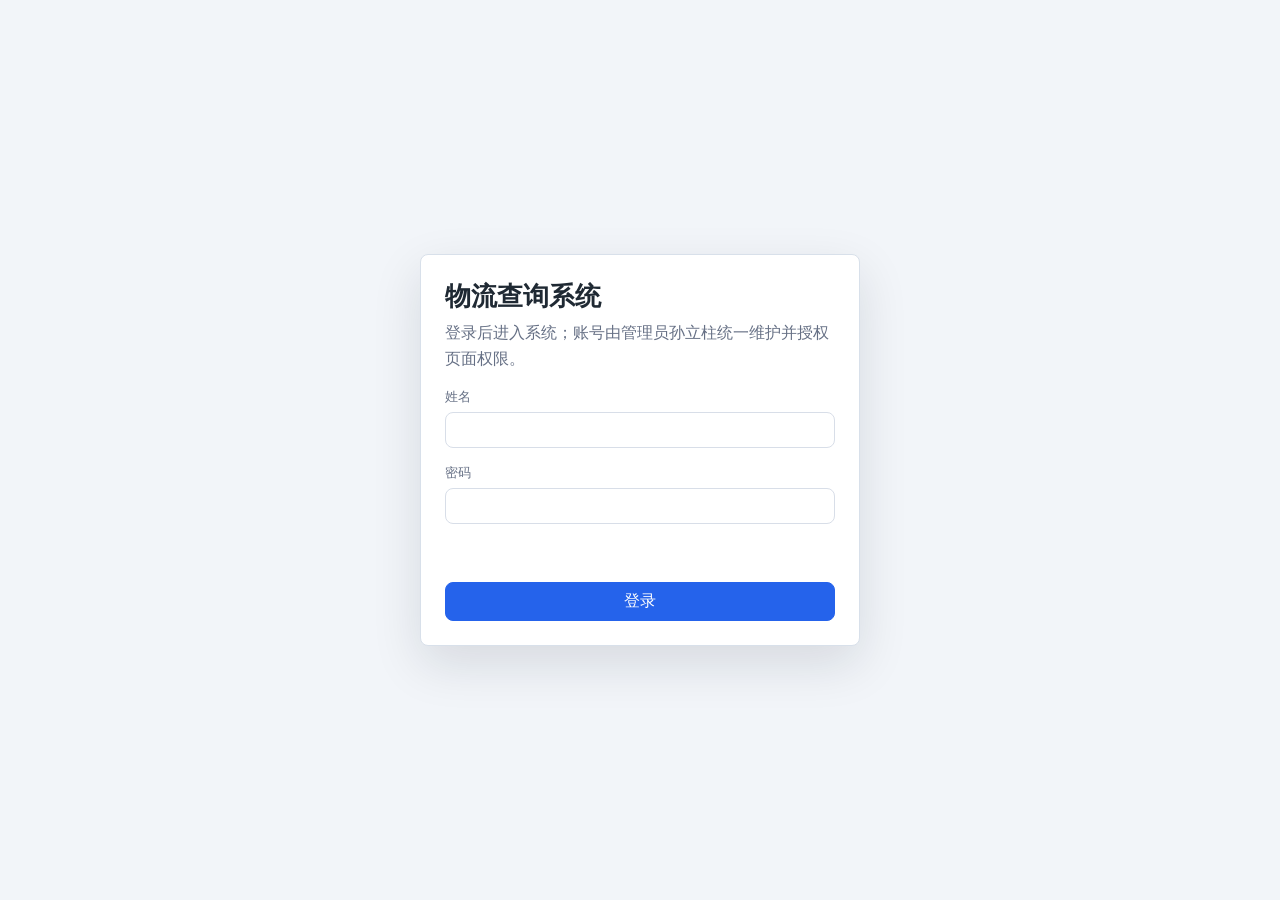
==== commit d659a97a: "移除登录页新用户注册入口" ====
--- a/dimension-library.html
+++ b/dimension-library.html
@@ -4,7 +4,7 @@
   <meta charset="utf-8">
   <meta name="viewport" content="width=device-width, initial-scale=1">
   <title>维度表文件库 - 物流查询系统</title>
-  <link rel="stylesheet" href="styles.css?v=20260687">
+  <link rel="stylesheet" href="styles.css?v=20260703">
 </head>
 <body class="file-library-page" data-library-type="dimension">
   <div class="app-shell">
@@ -28,6 +28,7 @@
         </div>
         <div class="topbar-actions">
           <button id="applyAllBtn" class="secondary" type="button">一键全部应用刷新</button>
+          <button id="uploadCloudBtn" class="primary" type="button">上传到腾讯云</button>
           <button id="clearCacheBtn" class="danger" type="button">清除缓存</button>
         </div>
       </header>
@@ -60,6 +61,7 @@
         </div>
         <div class="toolbar">
           <button id="refreshBtn" type="button">应用刷新</button>
+          <button id="uploadCloudToolbarBtn" class="primary" type="button">上传到腾讯云</button>
           <button id="downloadSharedBtn" class="secondary" type="button">导出共享数据包</button>
           <button id="importSharedBtn" class="secondary" type="button">导入共享数据包</button>
           <input id="importSharedInput" class="hidden-file-input" type="file" accept=".json">
@@ -71,9 +73,9 @@
     </main>
   </div>
 
-  <script src="vendor/xlsx.full.min.js?v=20260641"></script>
-  <script src="auth.js?v=20260687"></script>
-  <script src="shared-library.js?v=20260623"></script>
-  <script src="dimension-library.js?v=20260687"></script>
+  <script src="vendor/xlsx.full.min.js?v=20260641" defer></script>
+  <script src="auth.js?v=20260704" defer></script>
+  <script src="shared-library.js?v=20260702" defer></script>
+  <script src="dimension-library.js?v=20260703" defer></script>
 </body>
 </html>
--- a/styles.css
+++ b/styles.css
@@ -1245,6 +1245,17 @@
   background: #f8fbff;
 }
 
+.file-library-page button.primary {
+  border-color: var(--primary);
+  background: var(--primary);
+  color: #fff;
+}
+
+.file-library-page button.primary:hover:not(:disabled) {
+  border-color: var(--primary-dark);
+  background: var(--primary-dark);
+}
+
 .file-library-page button.danger {
   border-color: #ffd5d2;
   background: #fff5f4;
